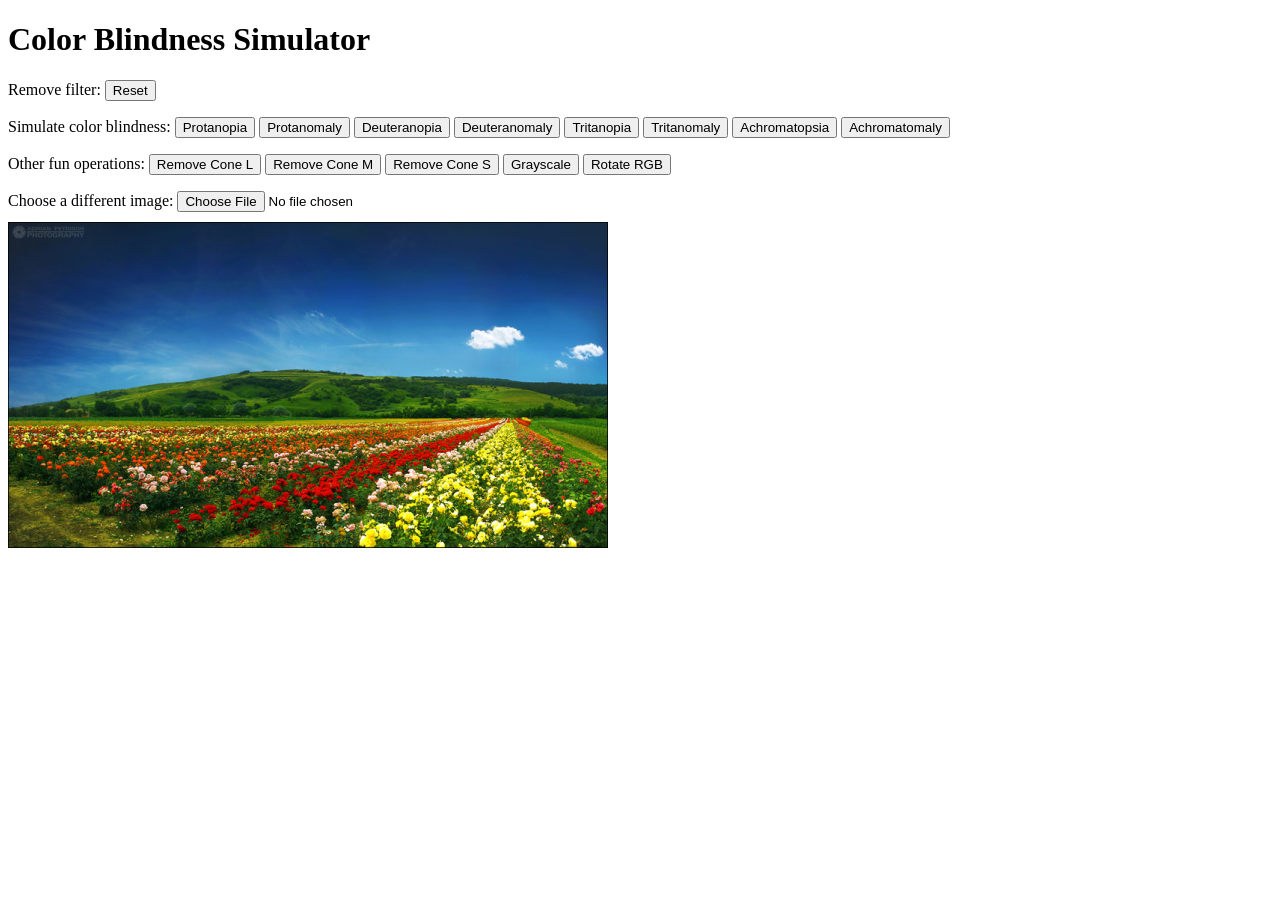
==== www/index.html @ e55cc6f8 "Remove ?v= cache busting" ====
<!DOCTYPE html>
<html lang="en-US">
<head>
<meta charset="utf-8">
<meta name="viewport" content="width=device-width, initial-scale=1">
<title>Color Blindness Simulator</title>
<script async src="https://andrewmacheret.com/analytics.js"></script>
<meta name="description" content="See how photos look to people with different types of color blindness. A color blindness simulator that runs in your browser." />
<link rel="canonical" href="https://andrewmacheret.com/projects/colorblind/" />

<meta property="og:url" content="https://andrewmacheret.com/projects/colorblind/" />
<meta property="og:image" content="https://andrewmacheret.com/projects/colorblind/nature.jpg" />
<meta property="og:title" content="Color Blindness Simulator" />
<meta property="og:description" content="See how photos look to people with different types of color blindness." />
<meta property="og:type" content="website" />

<script type="text/javascript" src="canvas.js"></script>
<script type="text/javascript" src="pixel.js"></script>
<script type="text/javascript" src="filters.js"></script>
<script type="text/javascript" src="colorblind.js"></script>

<link rel="stylesheet" type="text/css" href="colorblind.css">

</head>
<body>
<div id="body-wrapper">

<div id="header-wrapper">
  <h1>Color Blindness Simulator</h1>
</div>

<div id="filter-wrapper">
  <p>
    Remove filter:
    <button id="reset">Reset</button>
  </p>
  <p>
    Simulate color blindness:
    <button id="applyProtanopia">Protanopia</button>
    <button id="applyProtanomaly">Protanomaly</button>
    <button id="applyDeuteranopia">Deuteranopia</button>
    <button id="applyDeuteranomaly">Deuteranomaly</button>
    <button id="applyTritanopia">Tritanopia</button>
    <button id="applyTritanomaly">Tritanomaly</button>
    <button id="applyAchromatopsia">Achromatopsia</button>
    <button id="applyAchromatomaly">Achromatomaly</button>
  </p>
  <p>
    Other fun operations:
    <button id="removeConeL">Remove Cone L</button>
    <button id="removeConeM">Remove Cone M</button>
    <button id="removeConeS">Remove Cone S</button>
    <button id="grayscale">Grayscale</button>
    <button id="rotateRGB">Rotate RGB</button>
  </p>
</div>

<div id="load-wrapper">
  Choose a different image:
  <input id="image-file" type="file" />
</div>

<div id="canvas-wrapper">
  <canvas id="canvas" init="nature.jpg"></canvas>
</div>

</div>
</body>
</html>
---- www/colorblind.css ----
#background {
  display: none;
}

#header-wrapper {
  margin-top: 10px;
}

#filter-wrapper {
  margin-top: 10px;
}

#load-wrapper {
  margin-top: 10px;
}

#canvas-wrapper {
  margin-top: 10px;
}

/* shrink big photos to fit small screens */
#canvas {
  max-width: 100%;
}
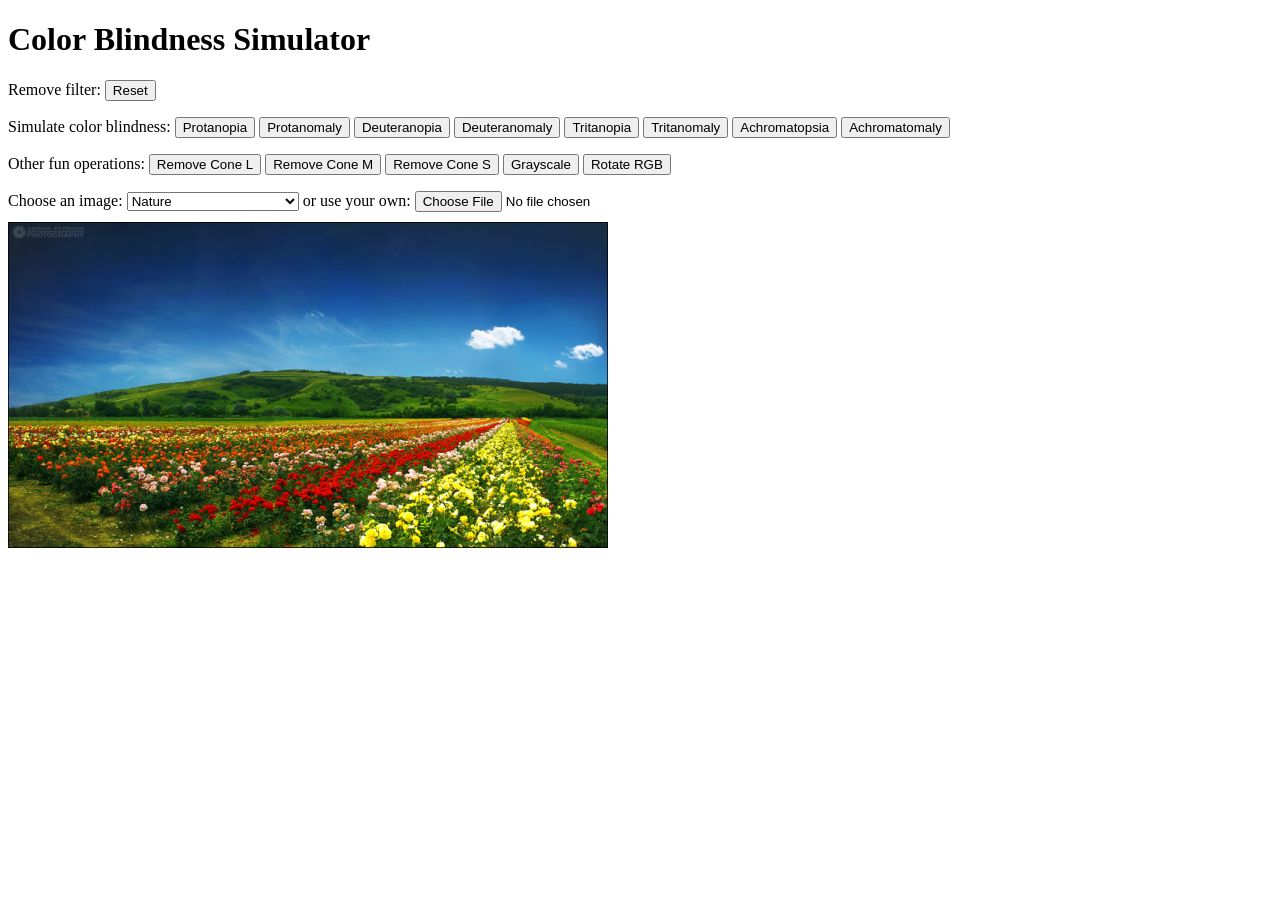
==== commit 2d1dc51b: "Add a picker for the sample images" ====
--- a/www/index.html
+++ b/www/index.html
@@ -56,12 +56,22 @@
 </div>
 
 <div id="load-wrapper">
-  Choose a different image:
-  <input id="image-file" type="file" />
+  <label for="image-choice">Choose an image:</label>
+  <select id="image-choice">
+    <option value="nature.jpg">Nature</option>
+    <option value="bird.jpg">Birds</option>
+    <option value="pencils.jpg">Colored pencils</option>
+    <option value="jelly.png">Jellyfish</option>
+    <option value="sky.jpg">Sky</option>
+    <option value="redgreen.jpg">Color blindness test plate</option>
+    <option value="simplecolorblindtest.png">Color chart</option>
+  </select>
+  <label for="image-file">or use your own:</label>
+  <input id="image-file" type="file" accept="image/*" />
 </div>
 
 <div id="canvas-wrapper">
-  <canvas id="canvas" init="nature.jpg"></canvas>
+  <canvas id="canvas"></canvas>
 </div>
 
 </div>
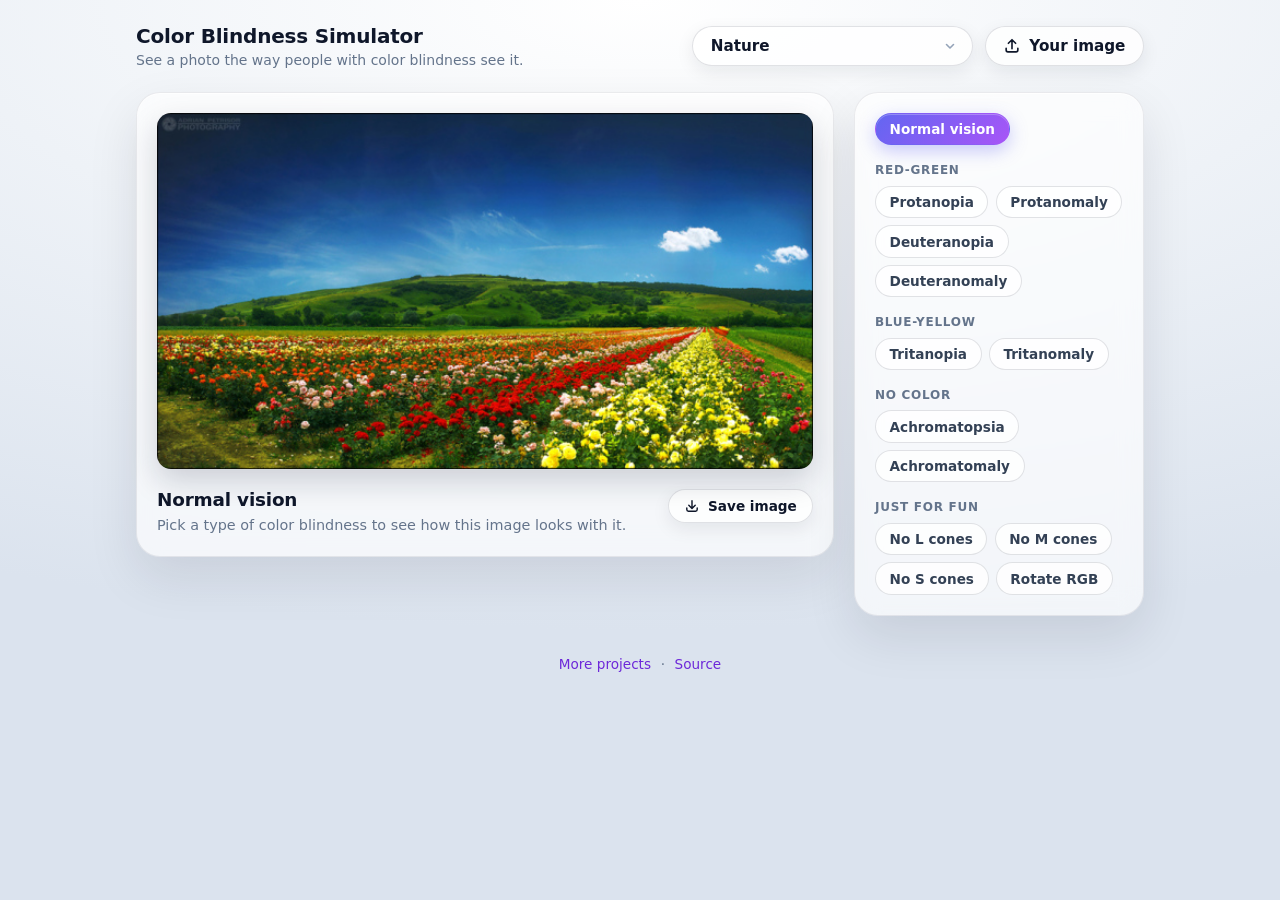
==== commit 90ea3fc9: "Restyle to match the other pages and simulate with Machado 2009 matrices Glass cards, pill controls " ====
--- a/www/index.html
+++ b/www/index.html
@@ -2,79 +2,86 @@
 <html lang="en-US">
 <head>
 <meta charset="utf-8">
-<meta name="viewport" content="width=device-width, initial-scale=1">
+<meta name="color-scheme" content="light dark">
+<meta name="viewport" content="width=device-width, initial-scale=1, viewport-fit=cover">
+<meta name="theme-color" content="#1e293b" media="(prefers-color-scheme: dark)">
+<meta name="theme-color" content="#ffffff" media="(prefers-color-scheme: light)">
 <title>Color Blindness Simulator</title>
 <script async src="https://andrewmacheret.com/analytics.js"></script>
 <meta name="description" content="See how photos look to people with different types of color blindness. A color blindness simulator that runs in your browser." />
 <link rel="canonical" href="https://andrewmacheret.com/projects/colorblind/" />
 
 <meta property="og:url" content="https://andrewmacheret.com/projects/colorblind/" />
-<meta property="og:image" content="https://andrewmacheret.com/projects/colorblind/nature.jpg" />
+<meta property="og:image" content="https://andrewmacheret.com/projects/colorblind/screenshot.png" />
 <meta property="og:title" content="Color Blindness Simulator" />
 <meta property="og:description" content="See how photos look to people with different types of color blindness." />
 <meta property="og:type" content="website" />
 
-<script type="text/javascript" src="canvas.js"></script>
-<script type="text/javascript" src="pixel.js"></script>
-<script type="text/javascript" src="filters.js"></script>
-<script type="text/javascript" src="colorblind.js"></script>
+<script src="filters.js" defer></script>
+<script src="colorblind.js" defer></script>
 
 <link rel="stylesheet" type="text/css" href="colorblind.css">
-
 </head>
 <body>
-<div id="body-wrapper">
+<main class="app">
+  <header class="header">
+    <div>
+      <h1>Color Blindness Simulator</h1>
+      <p>See a photo the way people with color blindness see it.</p>
+    </div>
+    <div class="image-controls">
+      <select id="image-choice" aria-label="Sample image">
+        <option value="nature.jpg">Nature</option>
+        <option value="bird.jpg">Birds</option>
+        <option value="pencils.jpg">Colored pencils</option>
+        <option value="jelly.png">Jellyfish</option>
+        <option value="sky.jpg">Sky</option>
+        <option value="redgreen.jpg">Color blindness test plate</option>
+        <option value="simplecolorblindtest.png">Color chart</option>
+      </select>
+      <label class="control upload">
+        <input id="image-file" type="file" accept="image/*">
+        <svg width="18" height="18" viewBox="0 0 20 20" aria-hidden="true"><path d="M10 13V3.5M6 7l4-4 4 4M3.5 12.5v2a2 2 0 0 0 2 2h9a2 2 0 0 0 2-2v-2" fill="none" stroke="currentColor" stroke-width="1.8" stroke-linecap="round" stroke-linejoin="round"/></svg>
+        Your image
+      </label>
+    </div>
+  </header>
 
-<div id="header-wrapper">
-  <h1>Color Blindness Simulator</h1>
-</div>
+  <div class="layout">
+    <section class="stage" id="stage">
+      <div class="viewer" id="viewer">
+        <canvas id="filtered"></canvas>
+        <canvas id="original" aria-hidden="true"></canvas>
+        <div class="divider" id="divider" role="slider" tabindex="0" aria-label="Compare with the original" aria-valuemin="0" aria-valuemax="100" aria-valuenow="50" aria-valuetext="50% original">
+          <span class="handle">
+            <svg width="20" height="20" viewBox="0 0 20 20" aria-hidden="true"><path d="M7.5 5.5 3 10l4.5 4.5M12.5 5.5 17 10l-4.5 4.5" fill="none" stroke="currentColor" stroke-width="1.8" stroke-linecap="round" stroke-linejoin="round"/></svg>
+          </span>
+        </div>
+        <span class="tag tag-left" aria-hidden="true">Original</span>
+        <span class="tag tag-right" id="filter-tag" aria-hidden="true"></span>
+        <div class="drop-hint" aria-hidden="true">Drop an image to load it</div>
+      </div>
+      <p class="error" id="error" role="alert" hidden></p>
+      <div class="caption">
+        <div aria-live="polite">
+          <h2 id="filter-name"></h2>
+          <p id="filter-about"></p>
+        </div>
+        <button class="control small" id="save" type="button">
+          <svg width="16" height="16" viewBox="0 0 20 20" aria-hidden="true"><path d="M10 3.5V13M6 9l4 4 4-4M3.5 12.5v2a2 2 0 0 0 2 2h9a2 2 0 0 0 2-2v-2" fill="none" stroke="currentColor" stroke-width="1.8" stroke-linecap="round" stroke-linejoin="round"/></svg>
+          Save image
+        </button>
+      </div>
+    </section>
 
-<div id="filter-wrapper">
-  <p>
-    Remove filter:
-    <button id="reset">Reset</button>
-  </p>
-  <p>
-    Simulate color blindness:
-    <button id="applyProtanopia">Protanopia</button>
-    <button id="applyProtanomaly">Protanomaly</button>
-    <button id="applyDeuteranopia">Deuteranopia</button>
-    <button id="applyDeuteranomaly">Deuteranomaly</button>
-    <button id="applyTritanopia">Tritanopia</button>
-    <button id="applyTritanomaly">Tritanomaly</button>
-    <button id="applyAchromatopsia">Achromatopsia</button>
-    <button id="applyAchromatomaly">Achromatomaly</button>
-  </p>
-  <p>
-    Other fun operations:
-    <button id="removeConeL">Remove Cone L</button>
-    <button id="removeConeM">Remove Cone M</button>
-    <button id="removeConeS">Remove Cone S</button>
-    <button id="grayscale">Grayscale</button>
-    <button id="rotateRGB">Rotate RGB</button>
-  </p>
-</div>
+    <aside class="panel" id="filters" aria-label="Filters"></aside>
+  </div>
 
-<div id="load-wrapper">
-  <label for="image-choice">Choose an image:</label>
-  <select id="image-choice">
-    <option value="nature.jpg">Nature</option>
-    <option value="bird.jpg">Birds</option>
-    <option value="pencils.jpg">Colored pencils</option>
-    <option value="jelly.png">Jellyfish</option>
-    <option value="sky.jpg">Sky</option>
-    <option value="redgreen.jpg">Color blindness test plate</option>
-    <option value="simplecolorblindtest.png">Color chart</option>
-  </select>
-  <label for="image-file">or use your own:</label>
-  <input id="image-file" type="file" accept="image/*" />
-</div>
-
-<div id="canvas-wrapper">
-  <canvas id="canvas"></canvas>
-</div>
-
-</div>
+  <footer class="footer">
+    <a href="https://andrewmacheret.com/">More projects</a>
+    <span aria-hidden="true">&middot;</span>
+    <a href="https://github.com/andrewmacheret/colorblind">Source</a>
+  </footer>
+</main>
 </body>
 </html>
-
--- a/www/colorblind.css
+++ b/www/colorblind.css
@@ -1,24 +1,513 @@
-#background {
+/* Same look as the cube, Monty Hall and NHL pages, with a light version for light mode */
+
+:root {
+  color-scheme: light dark;
+  font-family: system-ui, -apple-system, 'Segoe UI', Roboto, Helvetica, Arial, sans-serif;
+  --bg: #0b1120;
+  --bg-gradient: radial-gradient(120% 70% at 50% 0%, #3b4a66 0%, #1e293b 45%, #0b1120 100%);
+  --text: #e2e8f0;
+  --bright: #f1f5f9;
+  --muted: #94a3b8;
+  --glass: rgb(255 255 255 / 0.05);
+  --glass-border: rgb(255 255 255 / 0.1);
+  --control: rgb(255 255 255 / 0.08);
+  --control-border: rgb(255 255 255 / 0.14);
+  --control-hover: rgb(255 255 255 / 0.15);
+  --shadow: 0 20px 50px rgb(0 0 0 / 0.35), inset 0 1px 0 rgb(255 255 255 / 0.06);
+  --control-shadow: 0 8px 24px rgb(0 0 0 / 0.3), inset 0 1px 0 rgb(255 255 255 / 0.1);
+  --image-shadow: 0 12px 30px rgb(0 0 0 / 0.4);
+  --link: #c4b5fd;
+  --link-hover: #ddd6fe;
+  --focus: #a5b4fc;
+  --error: #fca5a5;
+  color: var(--text);
+  background: var(--bg);
+}
+
+@media (prefers-color-scheme: light) {
+  :root {
+    --bg: #e2e8f0;
+    --bg-gradient: radial-gradient(120% 70% at 50% 0%, #ffffff 0%, #eef2f7 45%, #dbe3ee 100%);
+    --text: #334155;
+    --bright: #0f172a;
+    --muted: #64748b;
+    --glass: rgb(255 255 255 / 0.65);
+    --glass-border: rgb(15 23 42 / 0.08);
+    --control: rgb(255 255 255 / 0.8);
+    --control-border: rgb(15 23 42 / 0.12);
+    --control-hover: #fff;
+    --shadow: 0 20px 50px rgb(15 23 42 / 0.1), inset 0 1px 0 rgb(255 255 255 / 0.8);
+    --control-shadow: 0 6px 18px rgb(15 23 42 / 0.08);
+    --image-shadow: 0 12px 30px rgb(15 23 42 / 0.18);
+    --link: #6d28d9;
+    --link-hover: #7c3aed;
+    --focus: #6366f1;
+    --error: #b91c1c;
+  }
+}
+
+html,
+body {
+  margin: 0;
+  min-height: 100%;
+}
+
+body {
+  min-height: 100dvh;
+  background: var(--bg-gradient) no-repeat;
+  background-color: var(--bg);
+}
+
+h1,
+h2,
+h3,
+p {
+  margin: 0;
+}
+
+a:link,
+a:visited {
+  color: var(--link);
+  text-decoration: none;
+}
+
+a:hover {
+  color: var(--link-hover);
+  text-decoration: underline;
+}
+
+a:focus-visible,
+select:focus-visible {
+  outline: 2px solid var(--focus);
+  outline-offset: 2px;
+}
+
+.app {
+  box-sizing: border-box;
+  max-width: 1040px;
+  margin: 0 auto;
+  padding: max(1.5rem, env(safe-area-inset-top)) 1rem max(1.5rem, env(safe-area-inset-bottom));
+}
+
+/* header with the image picker */
+
+.header {
+  display: flex;
+  flex-wrap: wrap;
+  align-items: center;
+  justify-content: space-between;
+  gap: 1rem;
+}
+
+.header h1 {
+  color: var(--bright);
+  font-size: 1.25rem;
+  font-weight: 650;
+  letter-spacing: -0.01em;
+}
+
+.header p {
+  margin-top: 0.25rem;
+  color: var(--muted);
+  font-size: 0.875rem;
+}
+
+.image-controls {
+  display: flex;
+  flex-wrap: wrap;
+  gap: 0.75rem;
+}
+
+.image-controls select {
+  appearance: none;
+  -webkit-appearance: none;
+  max-width: 100%;
+  padding: 0.6rem 2.5rem 0.6rem 1.1rem;
+  border: 1px solid var(--control-border);
+  border-radius: 999px;
+  /* a small down arrow, since appearance: none hides the browser's */
+  background: var(--control) url("data:image/svg+xml,%3Csvg xmlns='http://www.w3.org/2000/svg' width='12' height='12' viewBox='0 0 12 12'%3E%3Cpath d='M2.5 4.5 6 8l3.5-3.5' fill='none' stroke='%2394a3b8' stroke-width='1.6' stroke-linecap='round' stroke-linejoin='round'/%3E%3C/svg%3E") no-repeat right 1rem center;
+  box-shadow: var(--control-shadow);
+  color: var(--bright);
+  font: inherit;
+  font-size: 0.95rem;
+  font-weight: 600;
+  cursor: pointer;
+}
+
+.image-controls select:hover {
+  background-color: var(--control-hover);
+}
+
+.image-controls option {
+  background: var(--bg);
+  color: var(--text);
+}
+
+/* pill buttons, same as the other pages */
+
+.control {
+  display: inline-flex;
+  align-items: center;
+  justify-content: center;
+  gap: 0.5rem;
+  padding: 0.6rem 1.1rem;
+  border: 1px solid var(--control-border);
+  border-radius: 999px;
+  background: var(--control);
+  box-shadow: var(--control-shadow);
+  color: var(--bright);
+  font: inherit;
+  font-size: 0.95rem;
+  font-weight: 600;
+  white-space: nowrap;
+  cursor: pointer;
+  transition: background-color 0.15s, transform 0.15s;
+}
+
+.control:hover {
+  background: var(--control-hover);
+  transform: translateY(-1px);
+}
+
+.control:active {
+  transform: translateY(0) scale(0.97);
+}
+
+.control:focus-visible,
+.upload:focus-within {
+  outline: 2px solid var(--focus);
+  outline-offset: 3px;
+}
+
+.control.small {
+  padding: 0.5rem 0.95rem;
+  font-size: 0.85rem;
+}
+
+.control svg {
+  flex-shrink: 0;
+}
+
+/* the real file input is hidden, the label around it is the button */
+.upload input {
+  position: absolute;
+  width: 1px;
+  height: 1px;
+  opacity: 0;
+  pointer-events: none;
+}
+
+/* image card on the left, filters on the right */
+
+.layout {
+  display: grid;
+  grid-template-columns: minmax(0, 1fr) 290px;
+  align-items: start;
+  gap: 1.25rem;
+  margin-top: 1.5rem;
+}
+
+.stage,
+.panel {
+  border: 1px solid var(--glass-border);
+  border-radius: 24px;
+  background: var(--glass);
+  backdrop-filter: blur(12px);
+  -webkit-backdrop-filter: blur(12px);
+  box-shadow: var(--shadow);
+}
+
+.stage {
+  padding: 1.25rem;
+}
+
+.viewer {
+  --ratio: 1.6;
+  --split: 50%;
+  position: relative;
+  width: min(100%, calc(68vh * var(--ratio)));
+  width: min(100%, calc(68dvh * var(--ratio)));
+  aspect-ratio: var(--ratio);
+  margin: 0 auto;
+  overflow: hidden;
+  border-radius: 14px;
+  background: var(--control);
+  box-shadow: var(--image-shadow);
+  user-select: none;
+  -webkit-user-select: none;
+}
+
+.viewer canvas {
+  display: block;
+  width: 100%;
+  height: 100%;
+}
+
+.viewer.empty canvas {
+  visibility: hidden;
+}
+
+/* the original sits on top, cut off at the split */
+#original {
+  position: absolute;
+  inset: 0;
   display: none;
-}
-
-#header-wrapper {
-  margin-top: 10px;
-}
-
-#filter-wrapper {
-  margin-top: 10px;
-}
-
-#load-wrapper {
-  margin-top: 10px;
-}
-
-#canvas-wrapper {
-  margin-top: 10px;
-}
-
-/* shrink big photos to fit small screens */
-#canvas {
-  max-width: 100%;
-}
+  clip-path: inset(0 calc(100% - var(--split)) 0 0);
+}
+
+.viewer.comparing {
+  cursor: ew-resize;
+}
+
+.viewer.comparing #original {
+  display: block;
+}
+
+.divider {
+  position: absolute;
+  top: 0;
+  bottom: 0;
+  left: var(--split);
+  display: none;
+  width: 44px;
+  transform: translateX(-50%);
+  cursor: ew-resize;
+  touch-action: none;
+}
+
+.viewer.comparing .divider {
+  display: block;
+}
+
+.divider::before {
+  content: '';
+  position: absolute;
+  top: 0;
+  bottom: 0;
+  left: 50%;
+  width: 2px;
+  background: #fff;
+  box-shadow: 0 0 8px rgb(0 0 0 / 0.5);
+  transform: translateX(-50%);
+}
+
+.handle {
+  position: absolute;
+  top: 50%;
+  left: 50%;
+  display: grid;
+  place-items: center;
+  width: 2.5rem;
+  height: 2.5rem;
+  border: 2px solid #fff;
+  border-radius: 999px;
+  background: rgb(15 23 42 / 0.55);
+  backdrop-filter: blur(8px);
+  -webkit-backdrop-filter: blur(8px);
+  box-shadow: 0 4px 14px rgb(0 0 0 / 0.4);
+  color: #fff;
+  transform: translate(-50%, -50%);
+  transition: transform 0.15s;
+}
+
+.divider:hover .handle,
+.viewer.dragging .handle {
+  transform: translate(-50%, -50%) scale(1.08);
+}
+
+.divider:focus-visible {
+  outline: none;
+}
+
+.divider:focus-visible .handle {
+  box-shadow: 0 0 0 3px var(--focus), 0 4px 14px rgb(0 0 0 / 0.4);
+}
+
+.tag {
+  position: absolute;
+  top: 0.6rem;
+  display: none;
+  padding: 0.25rem 0.7rem;
+  border-radius: 999px;
+  background: rgb(15 23 42 / 0.6);
+  backdrop-filter: blur(8px);
+  -webkit-backdrop-filter: blur(8px);
+  color: #fff;
+  font-size: 0.75rem;
+  font-weight: 650;
+  white-space: nowrap;
+  pointer-events: none;
+}
+
+.viewer.comparing .tag {
+  display: block;
+}
+
+.tag-left {
+  left: 0.6rem;
+}
+
+.tag-right {
+  right: 0.6rem;
+}
+
+.drop-hint {
+  position: absolute;
+  inset: 0.5rem;
+  display: none;
+  place-items: center;
+  border: 2px dashed #fff;
+  border-radius: 10px;
+  background: rgb(15 23 42 / 0.6);
+  color: #fff;
+  font-weight: 650;
+  pointer-events: none;
+}
+
+body.dropping .drop-hint {
+  display: grid;
+}
+
+.error {
+  margin-top: 1rem;
+  color: var(--error);
+  font-size: 0.9rem;
+  text-align: center;
+}
+
+.caption {
+  display: flex;
+  align-items: flex-start;
+  justify-content: space-between;
+  gap: 1rem;
+  margin-top: 1.25rem;
+}
+
+.caption h2 {
+  color: var(--bright);
+  font-size: 1.15rem;
+  font-weight: 700;
+  letter-spacing: -0.01em;
+}
+
+.caption p {
+  margin-top: 0.3rem;
+  color: var(--muted);
+  font-size: 0.9rem;
+  line-height: 1.45;
+  text-wrap: pretty;
+}
+
+/* filter chips */
+
+.panel {
+  display: flex;
+  flex-direction: column;
+  gap: 1.1rem;
+  padding: 1.25rem;
+}
+
+.group h3 {
+  margin-bottom: 0.55rem;
+  color: var(--muted);
+  font-size: 0.75rem;
+  font-weight: 600;
+  letter-spacing: 0.06em;
+  text-transform: uppercase;
+}
+
+.chips {
+  display: flex;
+  flex-wrap: wrap;
+  gap: 0.45rem;
+}
+
+.chip {
+  padding: 0.45rem 0.85rem;
+  border: 1px solid var(--control-border);
+  border-radius: 999px;
+  background: var(--control);
+  color: var(--text);
+  font: inherit;
+  font-size: 0.85rem;
+  font-weight: 600;
+  white-space: nowrap;
+  cursor: pointer;
+  transition: background-color 0.15s, color 0.15s, transform 0.15s;
+}
+
+.chip:hover {
+  background: var(--control-hover);
+  color: var(--bright);
+}
+
+.chip:active {
+  transform: scale(0.97);
+}
+
+.chip:focus-visible {
+  outline: 2px solid var(--focus);
+  outline-offset: 2px;
+}
+
+.chip[aria-pressed='true'] {
+  border-color: transparent;
+  background: linear-gradient(135deg, #6366f1, #a855f7);
+  box-shadow: 0 6px 18px rgb(99 102 241 / 0.35), inset 0 1px 0 rgb(255 255 255 / 0.25);
+  color: #fff;
+}
+
+.footer {
+  display: flex;
+  justify-content: center;
+  gap: 0.6rem;
+  margin-top: 2.5rem;
+  color: var(--muted);
+  font-size: 0.85rem;
+}
+
+@media (max-width: 860px) {
+  .layout {
+    grid-template-columns: minmax(0, 1fr);
+  }
+}
+
+@media (max-width: 640px) {
+  .image-controls {
+    width: 100%;
+  }
+
+  .image-controls select {
+    flex: 1 1 0;
+    min-width: 0;
+  }
+
+  .stage,
+  .panel {
+    padding: 0.75rem;
+    border-radius: 20px;
+  }
+
+  .viewer {
+    border-radius: 12px;
+  }
+
+  .caption {
+    flex-direction: column;
+    margin-top: 1rem;
+    padding: 0 0.25rem 0.25rem;
+  }
+
+  .panel {
+    padding: 1rem;
+  }
+}
+
+@media (prefers-reduced-motion: reduce) {
+  .control,
+  .chip,
+  .handle {
+    transition: none;
+  }
+}
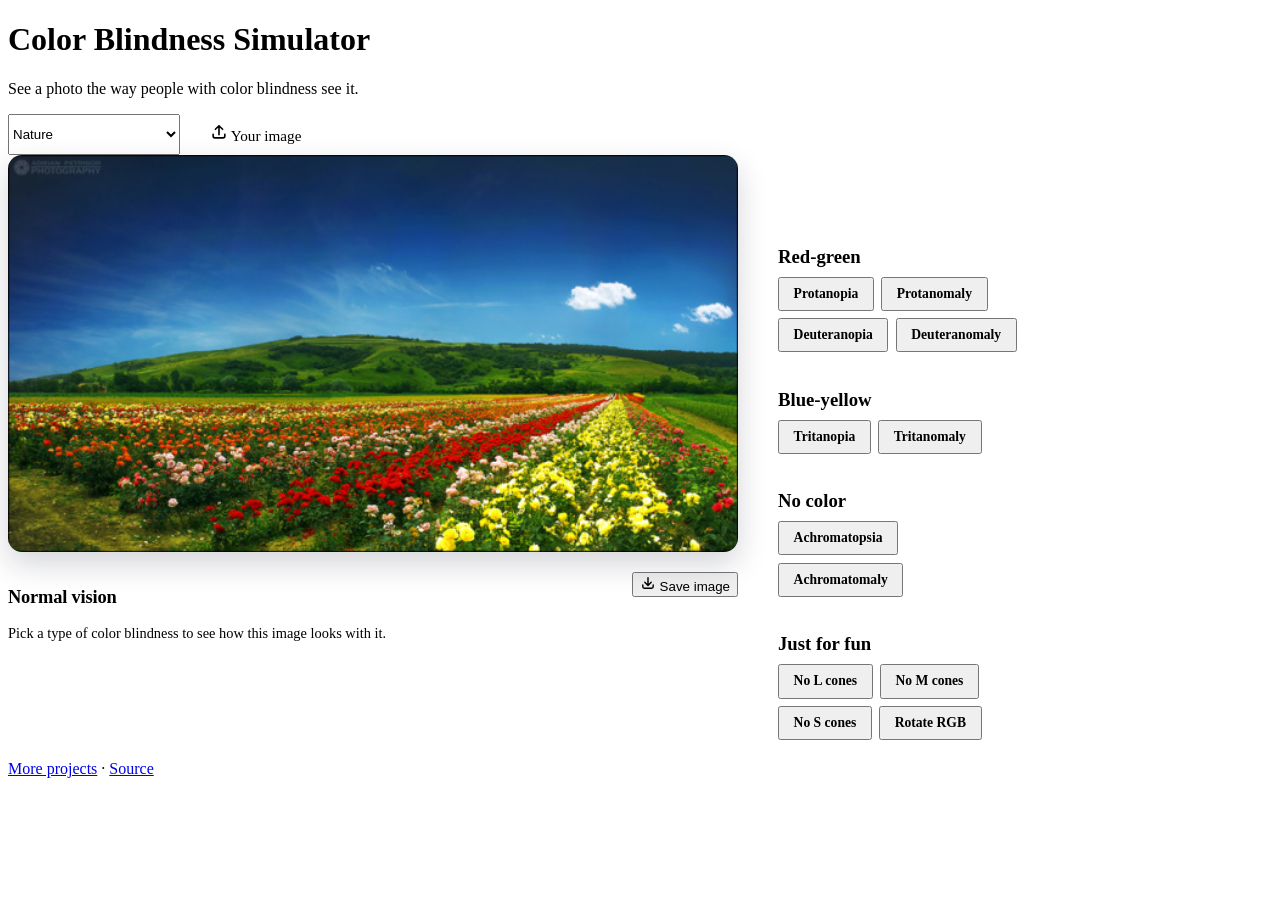
==== commit 1ff50fba: "Use the shared projects.css and the standard dimmed footer with More projects and Source" ====
--- a/www/index.html
+++ b/www/index.html
@@ -20,6 +20,7 @@
 <script src="filters.js" defer></script>
 <script src="colorblind.js" defer></script>
 
+<link rel="stylesheet" href="https://andrewmacheret.com/projects.css">
 <link rel="stylesheet" type="text/css" href="colorblind.css">
 </head>
 <body>
@@ -30,7 +31,7 @@
       <p>See a photo the way people with color blindness see it.</p>
     </div>
     <div class="image-controls">
-      <select id="image-choice" aria-label="Sample image">
+      <select id="image-choice" class="select" aria-label="Sample image">
         <option value="nature.jpg">Nature</option>
         <option value="bird.jpg">Birds</option>
         <option value="pencils.jpg">Colored pencils</option>
@@ -74,7 +75,7 @@
       </div>
     </section>
 
-    <aside class="panel" id="filters" aria-label="Filters"></aside>
+    <aside class="stage panel" id="filters" aria-label="Filters"></aside>
   </div>
 
   <footer class="footer">
--- a/www/colorblind.css
+++ b/www/colorblind.css
@@ -1,116 +1,14 @@
-/* Same look as the cube, Monty Hall and NHL pages, with a light version for light mode */
+/* Colors, cards, buttons and the footer come from https://andrewmacheret.com/projects.css */
 
 :root {
-  color-scheme: light dark;
-  font-family: system-ui, -apple-system, 'Segoe UI', Roboto, Helvetica, Arial, sans-serif;
-  --bg: #0b1120;
-  --bg-gradient: radial-gradient(120% 70% at 50% 0%, #3b4a66 0%, #1e293b 45%, #0b1120 100%);
-  --text: #e2e8f0;
-  --bright: #f1f5f9;
-  --muted: #94a3b8;
-  --glass: rgb(255 255 255 / 0.05);
-  --glass-border: rgb(255 255 255 / 0.1);
-  --control: rgb(255 255 255 / 0.08);
-  --control-border: rgb(255 255 255 / 0.14);
-  --control-hover: rgb(255 255 255 / 0.15);
-  --shadow: 0 20px 50px rgb(0 0 0 / 0.35), inset 0 1px 0 rgb(255 255 255 / 0.06);
-  --control-shadow: 0 8px 24px rgb(0 0 0 / 0.3), inset 0 1px 0 rgb(255 255 255 / 0.1);
-  --image-shadow: 0 12px 30px rgb(0 0 0 / 0.4);
-  --link: #c4b5fd;
-  --link-hover: #ddd6fe;
-  --focus: #a5b4fc;
-  --error: #fca5a5;
-  color: var(--text);
-  background: var(--bg);
-}
-
-@media (prefers-color-scheme: light) {
-  :root {
-    --bg: #e2e8f0;
-    --bg-gradient: radial-gradient(120% 70% at 50% 0%, #ffffff 0%, #eef2f7 45%, #dbe3ee 100%);
-    --text: #334155;
-    --bright: #0f172a;
-    --muted: #64748b;
-    --glass: rgb(255 255 255 / 0.65);
-    --glass-border: rgb(15 23 42 / 0.08);
-    --control: rgb(255 255 255 / 0.8);
-    --control-border: rgb(15 23 42 / 0.12);
-    --control-hover: #fff;
-    --shadow: 0 20px 50px rgb(15 23 42 / 0.1), inset 0 1px 0 rgb(255 255 255 / 0.8);
-    --control-shadow: 0 6px 18px rgb(15 23 42 / 0.08);
-    --image-shadow: 0 12px 30px rgb(15 23 42 / 0.18);
-    --link: #6d28d9;
-    --link-hover: #7c3aed;
-    --focus: #6366f1;
-    --error: #b91c1c;
-  }
-}
-
-html,
-body {
-  margin: 0;
-  min-height: 100%;
-}
-
-body {
-  min-height: 100dvh;
-  background: var(--bg-gradient) no-repeat;
-  background-color: var(--bg);
-}
-
-h1,
-h2,
-h3,
-p {
-  margin: 0;
-}
-
-a:link,
-a:visited {
-  color: var(--link);
-  text-decoration: none;
-}
-
-a:hover {
-  color: var(--link-hover);
-  text-decoration: underline;
-}
-
-a:focus-visible,
-select:focus-visible {
-  outline: 2px solid var(--focus);
-  outline-offset: 2px;
+  --image-shadow: 0 12px 30px light-dark(rgb(15 23 42 / 0.18), rgb(0 0 0 / 0.4));
 }
 
 .app {
-  box-sizing: border-box;
   max-width: 1040px;
-  margin: 0 auto;
-  padding: max(1.5rem, env(safe-area-inset-top)) 1rem max(1.5rem, env(safe-area-inset-bottom));
-}
-
-/* header with the image picker */
-
-.header {
-  display: flex;
-  flex-wrap: wrap;
-  align-items: center;
-  justify-content: space-between;
-  gap: 1rem;
-}
-
-.header h1 {
-  color: var(--bright);
-  font-size: 1.25rem;
-  font-weight: 650;
-  letter-spacing: -0.01em;
-}
-
-.header p {
-  margin-top: 0.25rem;
-  color: var(--muted);
-  font-size: 0.875rem;
-}
+}
+
+/* image picker in the header */
 
 .image-controls {
   display: flex;
@@ -118,75 +16,15 @@
   gap: 0.75rem;
 }
 
-.image-controls select {
-  appearance: none;
-  -webkit-appearance: none;
-  max-width: 100%;
-  padding: 0.6rem 2.5rem 0.6rem 1.1rem;
-  border: 1px solid var(--control-border);
-  border-radius: 999px;
-  /* a small down arrow, since appearance: none hides the browser's */
-  background: var(--control) url("data:image/svg+xml,%3Csvg xmlns='http://www.w3.org/2000/svg' width='12' height='12' viewBox='0 0 12 12'%3E%3Cpath d='M2.5 4.5 6 8l3.5-3.5' fill='none' stroke='%2394a3b8' stroke-width='1.6' stroke-linecap='round' stroke-linejoin='round'/%3E%3C/svg%3E") no-repeat right 1rem center;
-  box-shadow: var(--control-shadow);
-  color: var(--bright);
-  font: inherit;
+/* same height as the image picker next to it */
+.control.upload {
+  padding: 0.6rem 1.1rem;
   font-size: 0.95rem;
-  font-weight: 600;
-  cursor: pointer;
-}
-
-.image-controls select:hover {
-  background-color: var(--control-hover);
-}
-
-.image-controls option {
-  background: var(--bg);
-  color: var(--text);
-}
-
-/* pill buttons, same as the other pages */
-
-.control {
-  display: inline-flex;
-  align-items: center;
-  justify-content: center;
-  gap: 0.5rem;
-  padding: 0.6rem 1.1rem;
-  border: 1px solid var(--control-border);
-  border-radius: 999px;
-  background: var(--control);
-  box-shadow: var(--control-shadow);
-  color: var(--bright);
-  font: inherit;
-  font-size: 0.95rem;
-  font-weight: 600;
-  white-space: nowrap;
-  cursor: pointer;
-  transition: background-color 0.15s, transform 0.15s;
-}
-
-.control:hover {
-  background: var(--control-hover);
-  transform: translateY(-1px);
-}
-
-.control:active {
-  transform: translateY(0) scale(0.97);
-}
-
-.control:focus-visible,
+}
+
 .upload:focus-within {
   outline: 2px solid var(--focus);
   outline-offset: 3px;
-}
-
-.control.small {
-  padding: 0.5rem 0.95rem;
-  font-size: 0.85rem;
-}
-
-.control svg {
-  flex-shrink: 0;
 }
 
 /* the real file input is hidden, the label around it is the button */
@@ -204,22 +42,7 @@
   display: grid;
   grid-template-columns: minmax(0, 1fr) 290px;
   align-items: start;
-  gap: 1.25rem;
-  margin-top: 1.5rem;
-}
-
-.stage,
-.panel {
-  border: 1px solid var(--glass-border);
-  border-radius: 24px;
-  background: var(--glass);
-  backdrop-filter: blur(12px);
-  -webkit-backdrop-filter: blur(12px);
-  box-shadow: var(--shadow);
-}
-
-.stage {
-  padding: 1.25rem;
+  gap: 0 1.25rem;
 }
 
 .viewer {
@@ -371,7 +194,7 @@
 
 .error {
   margin-top: 1rem;
-  color: var(--error);
+  color: var(--bad);
   font-size: 0.9rem;
   text-align: center;
 }
@@ -408,13 +231,8 @@
   padding: 1.25rem;
 }
 
-.group h3 {
+.group .section-head {
   margin-bottom: 0.55rem;
-  color: var(--muted);
-  font-size: 0.75rem;
-  font-weight: 600;
-  letter-spacing: 0.06em;
-  text-transform: uppercase;
 }
 
 .chips {
@@ -423,16 +241,13 @@
   gap: 0.45rem;
 }
 
+/* toggle buttons, built on the shared status chip */
 .chip {
   padding: 0.45rem 0.85rem;
-  border: 1px solid var(--control-border);
-  border-radius: 999px;
-  background: var(--control);
   color: var(--text);
   font: inherit;
   font-size: 0.85rem;
   font-weight: 600;
-  white-space: nowrap;
   cursor: pointer;
   transition: background-color 0.15s, color 0.15s, transform 0.15s;
 }
@@ -446,25 +261,11 @@
   transform: scale(0.97);
 }
 
-.chip:focus-visible {
-  outline: 2px solid var(--focus);
-  outline-offset: 2px;
-}
-
 .chip[aria-pressed='true'] {
   border-color: transparent;
-  background: linear-gradient(135deg, #6366f1, #a855f7);
-  box-shadow: 0 6px 18px rgb(99 102 241 / 0.35), inset 0 1px 0 rgb(255 255 255 / 0.25);
+  background: var(--gradient);
+  box-shadow: var(--gradient-shadow);
   color: #fff;
-}
-
-.footer {
-  display: flex;
-  justify-content: center;
-  gap: 0.6rem;
-  margin-top: 2.5rem;
-  color: var(--muted);
-  font-size: 0.85rem;
 }
 
 @media (max-width: 860px) {
@@ -478,15 +279,9 @@
     width: 100%;
   }
 
-  .image-controls select {
+  .image-controls .select {
     flex: 1 1 0;
     min-width: 0;
-  }
-
-  .stage,
-  .panel {
-    padding: 0.75rem;
-    border-radius: 20px;
   }
 
   .viewer {
@@ -505,7 +300,6 @@
 }
 
 @media (prefers-reduced-motion: reduce) {
-  .control,
   .chip,
   .handle {
     transition: none;
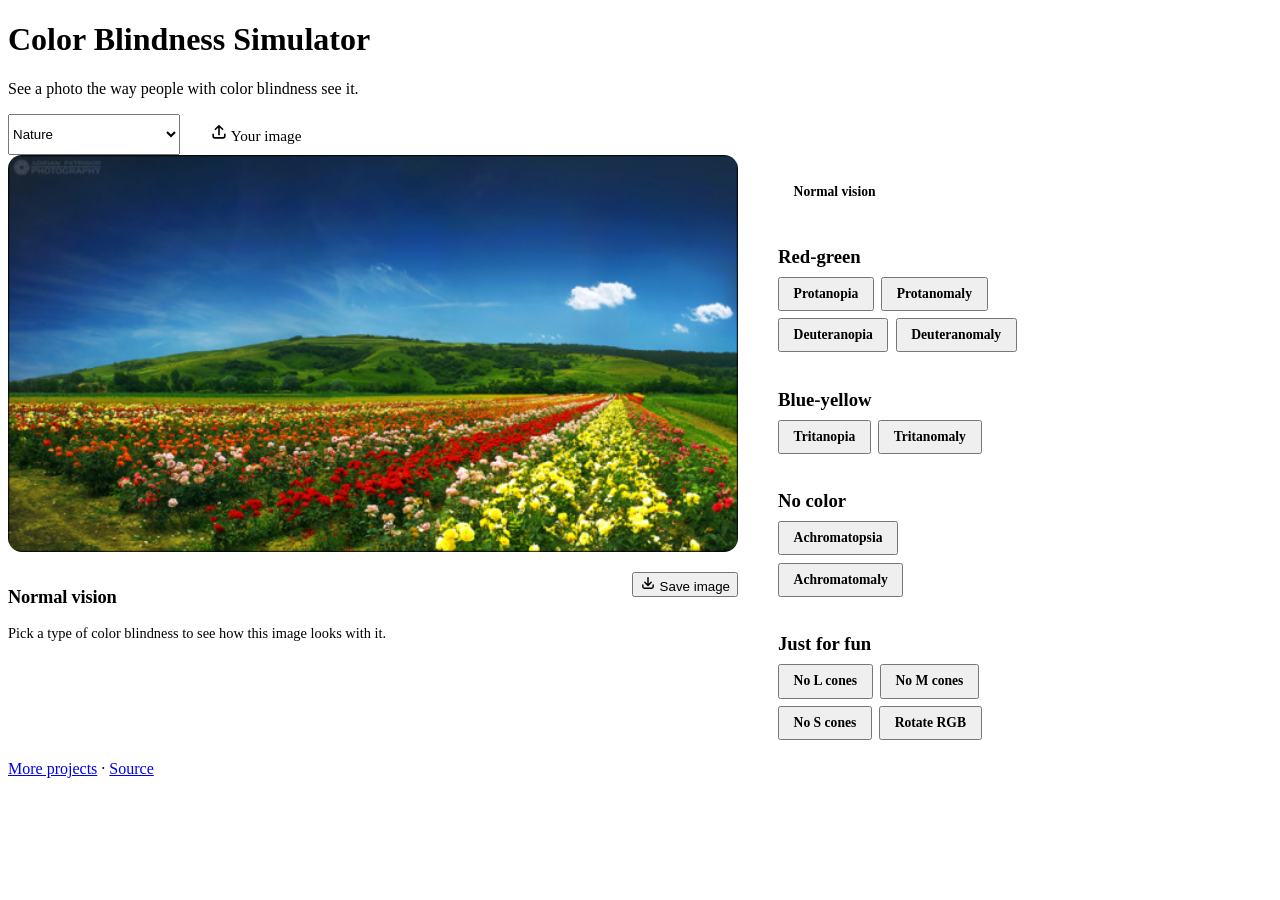
==== commit 3c56c504: "Stop the page jumping while it loads" ====
--- a/www/index.html
+++ b/www/index.html
@@ -65,8 +65,8 @@
       <p class="error" id="error" role="alert" hidden></p>
       <div class="caption">
         <div aria-live="polite">
-          <h2 id="filter-name"></h2>
-          <p id="filter-about"></p>
+          <h2 id="filter-name">Normal vision</h2>
+          <p id="filter-about">Pick a type of color blindness to see how this image looks with it.</p>
         </div>
         <button class="control small" id="save" type="button">
           <svg width="16" height="16" viewBox="0 0 20 20" aria-hidden="true"><path d="M10 3.5V13M6 9l4 4 4-4M3.5 12.5v2a2 2 0 0 0 2 2h9a2 2 0 0 0 2-2v-2" fill="none" stroke="currentColor" stroke-width="1.8" stroke-linecap="round" stroke-linejoin="round"/></svg>
@@ -75,7 +75,44 @@
       </div>
     </section>
 
-    <aside class="stage panel" id="filters" aria-label="Filters"></aside>
+    <!-- written out here, not built in JS, so the page doesn't jump when the script runs. Ids and names must match filters.js -->
+    <aside class="stage panel" id="filters" aria-label="Filters">
+      <div class="chips">
+        <button type="button" class="chip" data-filter="normal" aria-pressed="true">Normal vision</button>
+      </div>
+      <div class="group">
+        <h3 class="section-head">Red-green</h3>
+        <div class="chips" role="group" aria-label="Red-green">
+          <button type="button" class="chip" data-filter="protanopia" aria-pressed="false">Protanopia</button>
+          <button type="button" class="chip" data-filter="protanomaly" aria-pressed="false">Protanomaly</button>
+          <button type="button" class="chip" data-filter="deuteranopia" aria-pressed="false">Deuteranopia</button>
+          <button type="button" class="chip" data-filter="deuteranomaly" aria-pressed="false">Deuteranomaly</button>
+        </div>
+      </div>
+      <div class="group">
+        <h3 class="section-head">Blue-yellow</h3>
+        <div class="chips" role="group" aria-label="Blue-yellow">
+          <button type="button" class="chip" data-filter="tritanopia" aria-pressed="false">Tritanopia</button>
+          <button type="button" class="chip" data-filter="tritanomaly" aria-pressed="false">Tritanomaly</button>
+        </div>
+      </div>
+      <div class="group">
+        <h3 class="section-head">No color</h3>
+        <div class="chips" role="group" aria-label="No color">
+          <button type="button" class="chip" data-filter="achromatopsia" aria-pressed="false">Achromatopsia</button>
+          <button type="button" class="chip" data-filter="achromatomaly" aria-pressed="false">Achromatomaly</button>
+        </div>
+      </div>
+      <div class="group">
+        <h3 class="section-head">Just for fun</h3>
+        <div class="chips" role="group" aria-label="Just for fun">
+          <button type="button" class="chip" data-filter="no-l-cones" aria-pressed="false">No L cones</button>
+          <button type="button" class="chip" data-filter="no-m-cones" aria-pressed="false">No M cones</button>
+          <button type="button" class="chip" data-filter="no-s-cones" aria-pressed="false">No S cones</button>
+          <button type="button" class="chip" data-filter="rotate-rgb" aria-pressed="false">Rotate RGB</button>
+        </div>
+      </div>
+    </aside>
   </div>
 
   <footer class="footer">
--- a/www/colorblind.css
+++ b/www/colorblind.css
@@ -1,8 +1,4 @@
 /* Colors, cards, buttons and the footer come from https://andrewmacheret.com/projects.css */
-
-:root {
-  --image-shadow: 0 12px 30px light-dark(rgb(15 23 42 / 0.18), rgb(0 0 0 / 0.4));
-}
 
 .app {
   max-width: 1040px;
@@ -46,7 +42,8 @@
 }
 
 .viewer {
-  --ratio: 1.6;
+  /* size of nature.jpg, the first sample, so the box doesn't jump when it loads */
+  --ratio: 600 / 326;
   --split: 50%;
   position: relative;
   width: min(100%, calc(68vh * var(--ratio)));
@@ -56,7 +53,7 @@
   overflow: hidden;
   border-radius: 14px;
   background: var(--control);
-  box-shadow: var(--image-shadow);
+  box-shadow: var(--media-shadow);
   user-select: none;
   -webkit-user-select: none;
 }
@@ -125,7 +122,7 @@
   height: 2.5rem;
   border: 2px solid #fff;
   border-radius: 999px;
-  background: rgb(15 23 42 / 0.55);
+  background: var(--scrim);
   backdrop-filter: blur(8px);
   -webkit-backdrop-filter: blur(8px);
   box-shadow: 0 4px 14px rgb(0 0 0 / 0.4);
@@ -153,7 +150,7 @@
   display: none;
   padding: 0.25rem 0.7rem;
   border-radius: 999px;
-  background: rgb(15 23 42 / 0.6);
+  background: var(--scrim);
   backdrop-filter: blur(8px);
   -webkit-backdrop-filter: blur(8px);
   color: #fff;
@@ -182,7 +179,7 @@
   place-items: center;
   border: 2px dashed #fff;
   border-radius: 10px;
-  background: rgb(15 23 42 / 0.6);
+  background: var(--scrim);
   color: #fff;
   font-weight: 650;
   pointer-events: none;
@@ -265,7 +262,7 @@
   border-color: transparent;
   background: var(--gradient);
   box-shadow: var(--gradient-shadow);
-  color: #fff;
+  color: var(--on-gradient);
 }
 
 @media (max-width: 860px) {
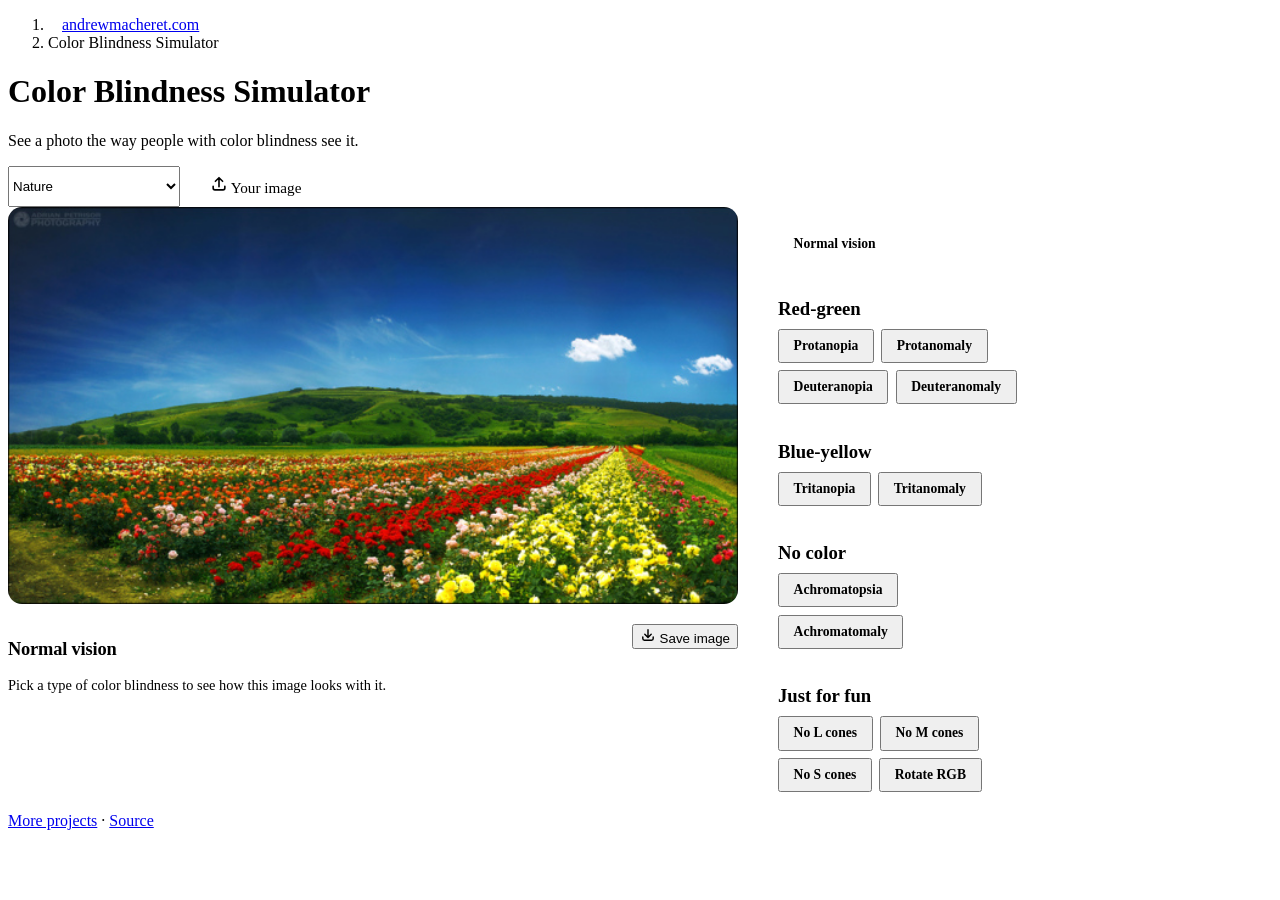
==== commit 13108817: "Add breadcrumb link back to the home page" ====
--- a/www/index.html
+++ b/www/index.html
@@ -4,7 +4,7 @@
 <meta charset="utf-8">
 <meta name="color-scheme" content="light dark">
 <meta name="viewport" content="width=device-width, initial-scale=1, viewport-fit=cover">
-<meta name="theme-color" content="#1e293b" media="(prefers-color-scheme: dark)">
+<meta name="theme-color" content="#0b0d0c" media="(prefers-color-scheme: dark)">
 <meta name="theme-color" content="#ffffff" media="(prefers-color-scheme: light)">
 <title>Color Blindness Simulator</title>
 <script async src="https://andrewmacheret.com/analytics.js"></script>
@@ -25,6 +25,12 @@
 </head>
 <body>
 <main class="app">
+  <nav class="breadcrumb" aria-label="Breadcrumb">
+    <ol>
+      <li><a href="https://andrewmacheret.com/"><img src="https://andrewmacheret.com/favicon.svg" alt="" width="14" height="14">andrewmacheret.com</a></li>
+      <li aria-current="page">Color Blindness Simulator</li>
+    </ol>
+  </nav>
   <header class="header">
     <div>
       <h1>Color Blindness Simulator</h1>
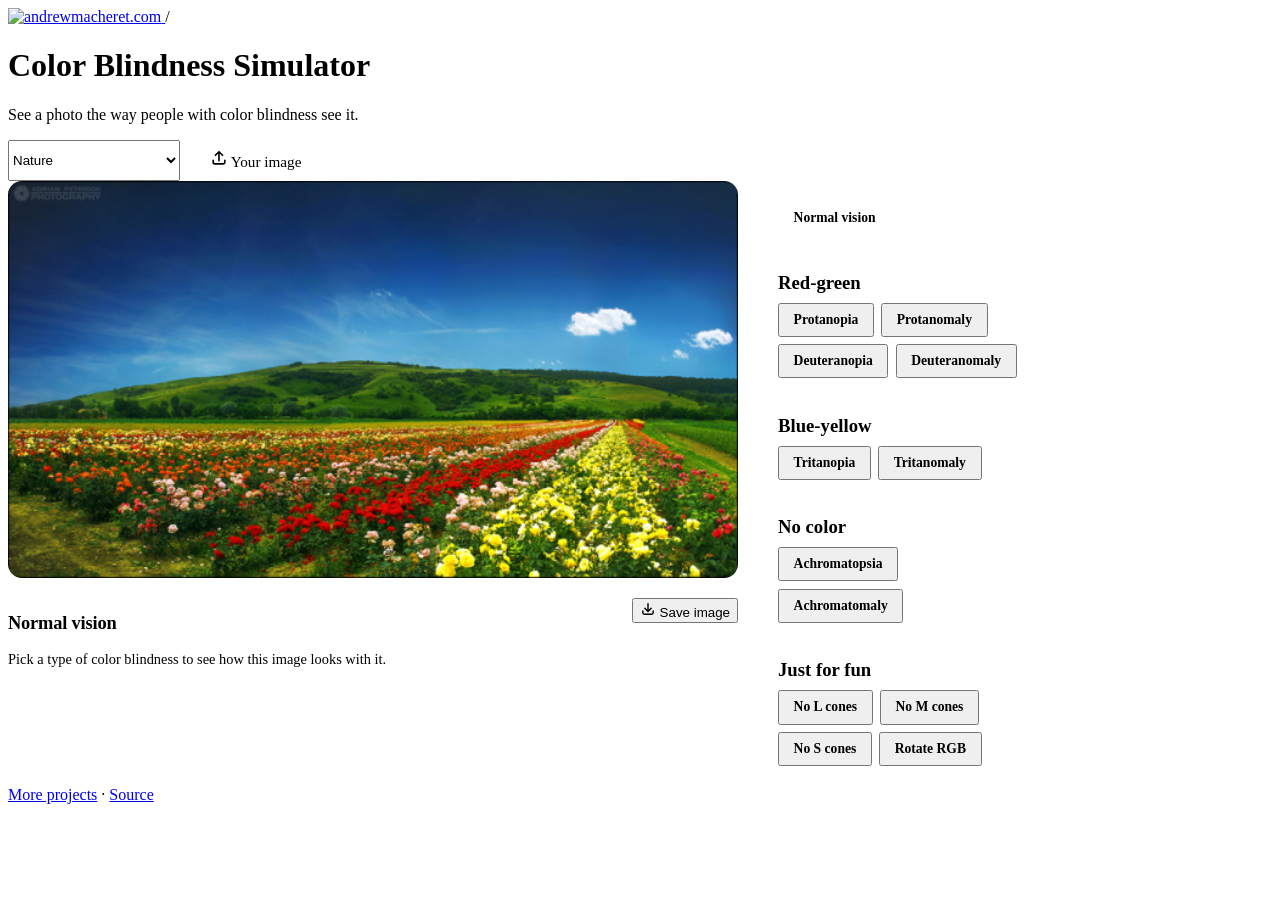
==== commit 7293f5d4: "Put the home page logo in front of the title" ====
--- a/www/index.html
+++ b/www/index.html
@@ -25,15 +25,15 @@
 </head>
 <body>
 <main class="app">
-  <nav class="breadcrumb" aria-label="Breadcrumb">
-    <ol>
-      <li><a href="https://andrewmacheret.com/"><img src="https://andrewmacheret.com/favicon.svg" alt="" width="14" height="14">andrewmacheret.com</a></li>
-      <li aria-current="page">Color Blindness Simulator</li>
-    </ol>
-  </nav>
   <header class="header">
     <div>
-      <h1>Color Blindness Simulator</h1>
+      <div class="title-row">
+        <a class="home" href="https://andrewmacheret.com/">
+          <img src="https://andrewmacheret.com/favicon.svg" alt="andrewmacheret.com" width="20" height="20">
+        </a>
+        <span class="slash" aria-hidden="true">/</span>
+        <h1>Color Blindness Simulator</h1>
+      </div>
       <p>See a photo the way people with color blindness see it.</p>
     </div>
     <div class="image-controls">
